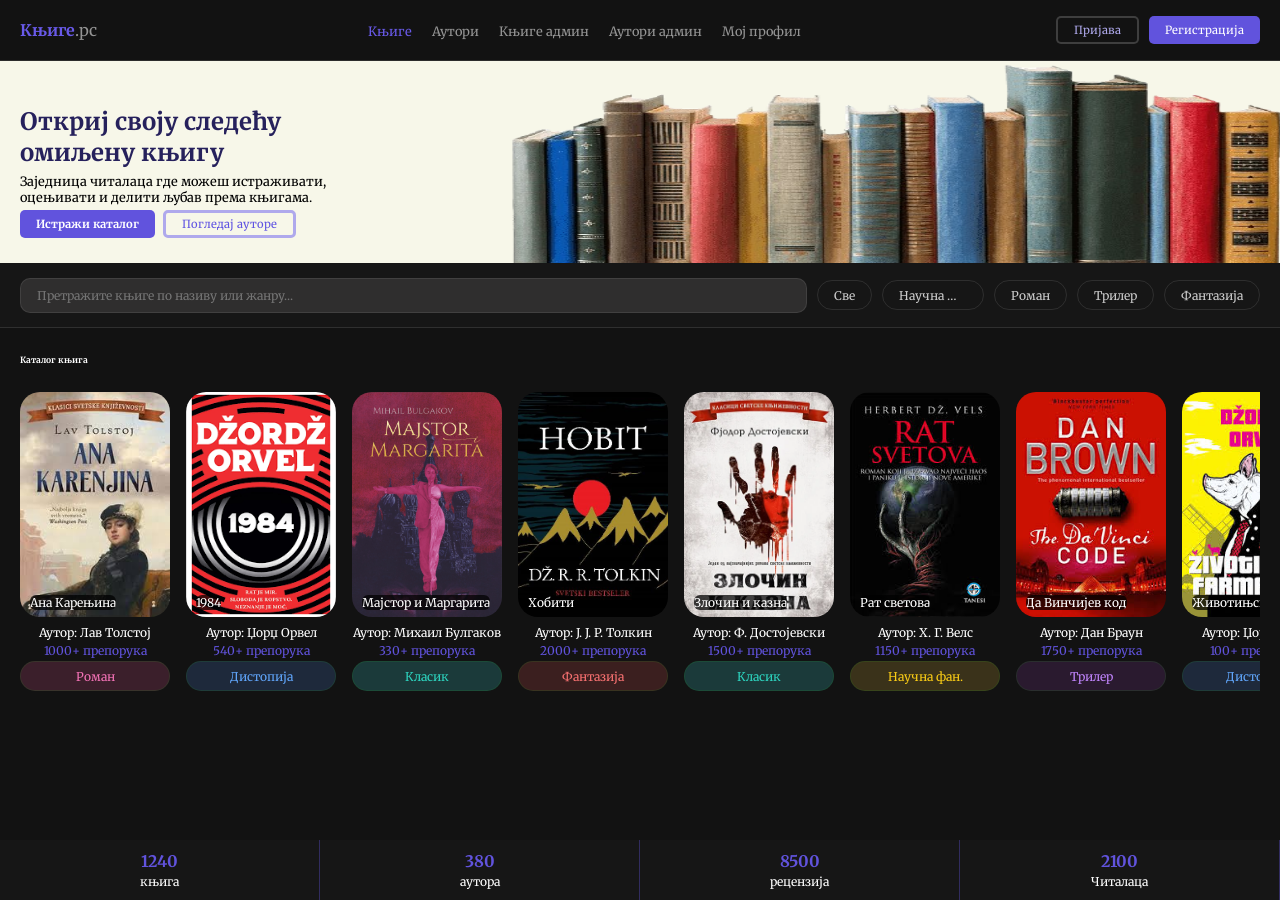
==== index.html @ 74533180 "delimicno uradjen index hamburger" ====
<!DOCTYPE html>
<html lang="en">
<head>
    <meta charset="UTF-8">
    <meta name="viewport" content="width=device-width, initial-scale=1.0">
    <title>Pocetna stranica</title>
    <!-- <link href="https://cdn.jsdelivr.net/npm/bootstrap@5.3.8/dist/css/bootstrap.min.css" rel="stylesheet" integrity="sha384-sRIl4kxILFvY47J16cr9ZwB07vP4J8+LH7qKQnuqkuIAvNWLzeN8tE5YBujZqJLB" crossorigin="anonymous">
    <link href="https://cdn.jsdelivr.net/npm/bootstrap@5.3.8/dist/css/bootstrap.min.css" rel="stylesheet" integrity="sha384-sRIl4kxILFvY47J16cr9ZwB07vP4J8+LH7qKQnuqkuIAvNWLzeN8tE5YBujZqJLB" crossorigin="anonymous"> -->
    <link rel="preconnect" href="https://fonts.googleapis.com">
    <link rel="preconnect" href="https://fonts.gstatic.com" crossorigin>
    <link href="https://fonts.googleapis.com/css2?family=Merriweather:ital,opsz,wght@0,18..144,300..900;1,18..144,300..900&display=swap" rel="stylesheet">
    <link rel="stylesheet" href="styles.css">
</head>
<body>
    <div class="wrapper">
        <header>
            <div class="header-left">
                <a href="index.html"><span class="brend">Књиге</span>.рс</a>
            </div>

            <button class="hamburger">
                <span></span>
                <span></span>
                <span></span>
            </button>

            <div class="header-center nav-menu">
                <ul>
                    <li><a href="#" class="active-hyperlink">Књиге</a></li>
                    <li><a href="autori.html">Аутори</a></li>
                    <li><a href="knjige-admin.html">Књиге админ</a></li>
                    <li><a href="admin_autori.html">Аутори админ</a></li>
                    <li><a href="profil.html">Мој профил</a></li>
                    <li class="nav-buttons">
                        <button class="button login">Пријава</button>
                        <button class="button register">Регистрација</button>
                    </li>
                </ul>
            </div>

            <div class="header-right">
                <button class="button login">Пријава</button>
                <button class="button register">Регистрација</button>
            </div>
        </header>

        <main class="main-index">
            <div class="hero-section" id="hs">
                <div class="landing">
                    <div class="landing-text">
                        <h2>Откриј своју следећу омиљену књигу</h2>
                        <p> Заједница читалаца где можеш истраживати, оцењивати и делити љубав према књигама.</p>
                        <div class="landing-buttons">
                            <button class="button katalog" onclick=animacija()>Истражи каталог</button>
                            <a class="button autori" href="autori.html">Погледај ауторе</a>
                        </div>
                    </div>

                    <div class="landing-image"></div>
                </div>
                    
                <div class="search-filters">
                    <input type="search" class="search-bar" placeholder="Претражите књиге по називу или жанру...">
                    <button class="filter-card">Све</button>
                    <button class="filter-card" id="sci-fi">Научна фан.</button>
                    <button class="filter-card">Роман</button>
                    <button class="filter-card">Трилер</button>
                    <button class="filter-card">Фантазија</button>
                    
                </div>
            </div>

            <div class="books" id="galerija-knjiga">
                <div class="books-header">
                    <h6>Каталог књига</h6>
                </div>

                <div class="books-content">
                    <!-- <a href="#">Prikazi sve &rarr;</a> -->
                    <div class="book-card">
                        <div class="book-cover">
                            <a href="pojedinacna.html"><img src="images/karenjina.jpg" alt="Ana Karenjina"></a>
                            <p class="book-card-naslov">Ана Карењина</p>
                        </div>

                        <div class="book-desc">
                            <p class="book-author">Аутор: Лав Толстој</p>
                            <p class="book-recom">1000+ препорука</p>
                            <button class="book-genre roman">Роман</button>
                        </div>
                        
                    </div>

                    <div class="book-card">
                        <div class="book-cover">
                            <img src="images/1984.png" alt="1984">
                            <p class="book-card-naslov">1984</p>
                        </div>

                        <div class="book-desc">
                            <p class="book-author">Аутор: Џорџ Орвел</p>
                            <p class="book-recom">540+ препорука</p>
                            <button class="book-genre distopija">Дистопија</button>
                        </div>
                    </div>

                    <div class="book-card">
                        <div class="book-cover">
                            <img src="images/majstor i margarita.png" alt="Majstor i Margarita">
                            <p class="book-card-naslov">Мајстор и Маргарита</p>
                        </div>

                        <div class="book-desc">
                            <p class="book-author">Аутор: Михаил Булгаков</p>
                            <p class="book-recom">330+ препорука</p>
                            <button class="book-genre klasik">Класик</button>
                        </div>
                    </div>

                    <div class="book-card">
                        <div class="book-cover">
                            <img src="images/hobiti.jpg" alt="Hobiti">
                            <p class="book-card-naslov">Хобити</p>
                        </div>

                        <div class="book-desc">
                            <p class="book-author">Аутор: Ј. Ј. Р. Толкин</p>
                            <p class="book-recom">2000+ препорука</p>
                            <button class="book-genre fantazija">Фантазија</button>
                        </div>
                    </div>

                     <div class="book-card">
                        <div class="book-cover">
                            <img src="images/zlocin i kazna.webp" alt="Zlocin i kazna">
                            <p class="book-card-naslov">Злочин и казна</p>
                        </div>

                        <div class="book-desc">
                            <p class="book-author">Аутор: Ф. Достојевски</p>
                            <p class="book-recom">1500+ препорука</p>
                            <button class="book-genre klasik">Класик</button>
                        </div>
                    </div>

                    <div class="book-card">
                        <div class="book-cover">
                            <img src="images/rat svetova.jpg" alt="Rat svetova">
                            <p class="book-card-naslov">Рат светова</p>
                        </div>

                        <div class="book-desc">
                            <p class="book-author">Аутор: Х. Г. Велс</p>
                            <p class="book-recom">1150+ препорука</p>
                            <button class="book-genre sci-fi">Научна фан.</button>
                        </div>
                    </div>

                    <div class="book-card">
                        <div class="book-cover">
                            <img src="images/da vincijev kod.jpg" alt="Da Vincijev kod">
                            <p class="book-card-naslov">Да Винчијев код</p>
                        </div>

                        <div class="book-desc">
                            <p class="book-author">Аутор: Дан Браун</p>
                            <p class="book-recom">1750+ препорука</p>
                            <button class="book-genre triler">Трилер</button>
                        </div>
                    </div>

                    <div class="book-card">
                        <div class="book-cover">
                            <img src="images/zivotinjska farma.jpg" alt="Zivotinjska farma">
                            <p class="book-card-naslov">Животињска фарма</p>
                        </div>

                        <div class="book-desc">
                            <p class="book-author">Аутор: Џорџ Орвел</p>
                            <p class="book-recom">100+ препорука</p>
                            <button class="book-genre distopija">Дистопија</button>
                        </div>
                    </div>

                    <div class="book-card">
                        <div class="book-cover">
                            <img src="images/prokleta avlija.jpg" alt="Prokleta avlija">
                            <p class="book-card-naslov">Проклета авлија</p>
                        </div>

                        <div class="book-desc">
                            <p class="book-author">Аутор: Иво Андрић</p>
                            <p class="book-recom">1000+ препорука</p>
                            <button class="book-genre klasik">Класик</button>
                        </div>
                    </div>

                    <div class="book-card">
                        <div class="book-cover">
                            <img src="images/metamorfoza.jpg" alt="Metamorfoza">
                            <p class="book-card-naslov">Метаморфоза</p>
                        </div>

                        <div class="book-desc">
                            <p class="book-author">Аутор: Франц Кафка</p>
                            <p class="book-recom">1000+ препорука</p>
                            <button class="book-genre novela">Новела</button>
                        </div>
                    </div>
                </div>
            </div>
        </main>

        <footer>
            
            <div class="footer-card">
                <p class="footer-stat">1240</p>
                <p class="footer-value">књига</p>
            </div>

            <div class="footer-card">
                <p class="footer-stat">380</p>
                <p class="footer-value">аутора</p>
            </div>

            <div class="footer-card">
                <p class="footer-stat">8500</p>
                <p class="footer-value">рецензија</p>
            </div>

            <div class="footer-card">
                <p class="footer-stat">2100</p>
                <p class="footer-value">Читалаца</p>
            </div>

        </footer>
    </div>

    <script>
        function animacija(){
            const knjige = document.getElementById("galerija-knjiga");
            knjige.classList.remove('animate');
            knjige.offsetWidth;
            knjige.classList.add('animate');

            document.getElementById("galerija-knjiga").scrollIntoView({behavior:"smooth"});
        }
    </script>

    <script>
        const hamburger = document.querySelector('.hamburger');
        const navMenu = document.querySelector('.nav-menu');

        hamburger.addEventListener('click', () => {
            navMenu.classList.toggle('open');
        });
    </script>
</body>
</html>
---- styles.css ----
/*DJOLE*/
*{
    box-sizing: border-box;
    margin: 0;
    padding: 0;
    font-family: "Merriweather", sans-serif;
}

.wrapper{
    display: flex;
    flex-direction: column;
    width: 100%;
    height: 100vh;
    min-height: 0;
    /*padding: 0 8px;*/ 
    background-color: #121212;
}

.admin-wrapper{
    height: 100vh;
}

p{
    padding: 0 !important;
    margin: 0 !important;
}



body{
    overflow: hidden;
    overflow-y: auto;
}

body::-webkit-scrollbar {
    width: 10px;
}

body::-webkit-scrollbar-track {
    background: #1f1f1f;
    border-radius: 999px;
}

body::-webkit-scrollbar-thumb {
    background: #5a4fd649;
    border-radius: 999px;
}

body::-webkit-scrollbar-thumb:hover {
    background: #7d6cff9e;
}

header{
    display: flex;
    flex-direction: row;
    justify-content: space-between;
    align-items: center;
    width: 100%;
    height: auto;
    min-height: 60px;
    padding: 16px 20px;
    background-color: #121212;
    position: sticky;
    top: 0;
    border-bottom: 1px solid #70707048;
    /*background-color: red;*/
}

header ul{
    list-style-type: none;
    margin: 0;
    padding: 0;
}

header ul li{
    display: inline-block;
    margin-left: 16px;
    font-size: 0.8em;
    
}

header a{
    text-decoration: none;
    color: #949494;
}

header a:hover{
    color: #988dff;
    cursor: pointer;
}

.active-hyperlink{
    color: #695ae9
}

.brend{
    font-weight: bold;
    color: #695ae9;
}


.header-right{
    display: flex;
    gap: 10px;
}

.button{
    height: 28px;
    font-size: 0.7em;
    padding: 6px 16px;
    border-radius: 5px;

    display: flex;
    justify-content: center;
    align-items: center;
}

.login{
    background-color: #121212;
    color: #AFA9EC;
    border-color: rgba(214, 214, 214, 0.222);
    border-style:solid;
}

.login:hover, #submit-dugme:hover, .pretraga-knjiga button:hover{
    background-color: rgb(40, 40, 40);
}

.register{
    background-color: #6153dd;
    color: white;
    border-style: none;
}

.odjava{
    color: #cc4444;
    background-color: transparent;
    border: 1px solid #cc444463; 
}

.odjava:hover{
    color: red !important;
}

.main-index{
    width: 100%;
    flex: 1;
    display: flex;
    flex-direction: column;
    
}

.main-pojedinacna{
    display: flex;
    flex-direction: column;
    flex: 1;
    padding: 5px 0;
    margin-bottom: 8px;
}

.main-profil{
    display: flex;
    flex-direction: column;
    /* background-color: orange; */
    flex: 1;
}

.main-profil-top{
    /* background-color: red; */
    height: 105px;
    display: flex;
    flex-direction: row;
    align-items: center;
    padding: 12px 20px;
    justify-content: space-between;
    gap: 10px;
    border-bottom: 1px solid #70707048;
    

    
}

.profil-info{
    /* background-color: orange; */
    width: 30%;
    display: flex;
    gap: 12px;
    align-items: center;
    color: white;
    
}

.profil-statistika{
    /* background-color: green; */
    flex: 1;
    display: flex;
    justify-content: flex-end;
    color: white;
    gap: 40px; 
    align-items: center;

}

.profil-ime-email{
    display: flex;
    flex-direction: column;
    gap: 1px;
   
}

.profil-ime{
    font-size: 1.3em;
}

.profil-email{
    font-size: 0.75em;
    color: rgb(174, 174, 174);
    max-width: 300px;
    overflow: hidden;
    text-overflow: ellipsis;
    white-space: nowrap;
}

.statistika-card{
    display: flex;
    flex-direction: column;
    gap: 1px;
    align-items: center;
}

.statistika-vrednost{
    color: white;
    font-size: 1em;
    font-weight: 700;
}

.statistika-ime{
    font-size: 0.75em;
    color: rgb(174, 174, 174);

}

.main-profil-top img{
    width: 80px;
    height: 80px;
    border: 2px solid blueviolet;
    border-radius: 50%;
}

.main-profil-bottom{
    /* background-color: orange; */
    flex: 1;
    padding-left: 20px;
    display: flex;
    border-bottom: 1px solid #70707048;
}

.main-profil-left{
    flex:1;
    /* background-color: greenyellow; */
    display: flex;
    flex-direction: column;
    padding: 0 8px;
    gap: 12px;
    padding-top: 12px;
    
    
    
}

.info-ime{
    color: rgb(174, 174, 174);
    font-size: 0.7em;

}

.info-vrednost{
    font-size: 0.75em;
    color: white;
}

.profil-header{
    font-size: 0.75em;
    color: rgb(174, 174, 174);
    border-bottom: 1px solid #70707048;
    padding-bottom: 4px !important;
    font-weight: 700;
}

.detaljne-info-row{
    display: flex;
    justify-content: space-between;
    padding: 5px 0px;
    padding-right: 4px;
    border-bottom: 1px solid #70707048;

}

.omiljeni-zanrovi-buttons{
    display: flex;
    gap: 6px;
    flex-wrap: wrap;
    padding: 6px 0;
}

.procitane-knjige{
    display: flex;
    justify-content: space-between;
    padding: 5px 0;
    padding-bottom: 0;
}

.godisnji-cilj-citanja-placeholder{
    display: flex;
    flex-direction: column;
    gap: 2px;
}

.godisnji-cilj-citanja-placeholder progress{
    width: 100%;
    height: 6px;
}

#progress-bar{
    border-radius: 8px;
    overflow: hidden;
}

#progress-bar::-webkit-progress-bar{
    background-color: rgb(174, 174, 174);

}

#progress-bar::-webkit-progress-value{
    background-color: #1e00ff9e;
    /* border-radius: 8px; */
}

.progress-feedback{
    color: rgb(122, 122, 122);
    font-size: 0.6em;
}

.nedavna-aktivnost-card{
    display: flex;
    justify-content: space-between;
    border-bottom: 1px solid #70707048;
    padding: 8px 0;

}

.aktivnost{
    display: flex;
    gap: 5px;
    align-items: center;
}

#aktivnost-card-poslednja{
    border-bottom: none;
}

.aktivnost-p{
    font-size: 0.75em;
    color: rgb(193, 193, 193);
    padding-top: 5px !important;
    
}

.ellipse-icon{
    vertical-align: middle;
    font-size: 0.7em;
    
}

.prva{
    color: #6153DD;
}

.druga{
    color: #2ECC71;
}

.treca{
    color: #F39C12;
}

.cetvrta{
    color: #E74C3C;
}

.datum{
    font-size: 0.7em;
    color: rgb(174, 174, 174);
    display: flex;
    align-items: center;
}

.main-profil-right{
    flex: 3;
    background-color: #1A1A2E;
    padding: 16px 35px;
    display: flex;
    flex-direction: column;
    gap: 16px;
}

.main-profil-right-header{
    /* background-color: orange; */
    display: flex;
    border-bottom: 1px solid #70707048;
    padding-top: 4px;
    color: #7B7B7E;

    font-size: 0.75em;

}

#moje-recenzije-div p, #moje-ocene-div p{
    cursor: pointer
}

#moje-recenzije-div{
    width: 50%;
    display: flex;
    justify-content:center;
    border-bottom: 1px solid #695ae9;
}

#moje-ocene-div{
    width: 50%;
    display: flex;
    justify-content:center;
}

.main-profil-right-content1{
    flex: 1;
    display: flex;
    flex-direction: column;
    gap: 8px;
    max-height: 550px;
    overflow: auto;
}

.main-profil-right-content1::-webkit-scrollbar {
    width: 10px;
}

.main-profil-right-content1::-webkit-scrollbar-track {
    background: #1f1f1f;
    border-radius: 999px;
}

.main-profil-right-content1::-webkit-scrollbar-thumb {
    background: #5a4fd649;
    border-radius: 999px;
}

.main-profil-right-content1::-webkit-scrollbar-thumb:hover {
    background: #7d6cff9e;
}

.recenzija-profil-kartica{
    display: flex;
    justify-content: space-between;
    background-color: #161625;
    border-radius: 8px;
    padding: 10px 12px;
    border: 1px solid #70707048;
}

.recenzija-profil-kartica-right{
    display: flex;
    flex-direction: column;
    gap: 3px;
}

.recenzija-knjiga-ime{
    font-size: 0.7em;
    color: white;
}

.recenzija-knjiga-sadrzaj{
    font-size: 0.7em;
    color: #7672B5;
    /* background-color: red; */
    overflow-y: hidden;
    width: 800px;
    max-height: 50px;
    
}

.recenzija-knjiga-rejting{
    font-size: 0.8em;
    color: #f5b301;
}

.recenzija-knjiga-hiperlink{
    font-size: 0.6em;
    text-decoration: none;
    color: #5F56BC;
}

.recenzije-knjiga-datum{
    font-size: 0.75em;
    color: #48484D;
}

.main-profil-right-content2{
    flex: 1;
    display: none;
    flex-direction: column;
    gap: 6px;
    max-height: 550px;
    overflow: auto;
}

.main-pojedinacna-content{
    height: 100%;
    padding: 0 16px;
    display: flex;
    gap: 16px;

}

.main-pojedinacna-header{
    display: flex;
    padding: 3px 16px;
}

.pojedinacna-hiperlink{
    font-size: 0.75em;
    text-decoration: none;
    color: #695ae9;
}

.main-pojedinacna-left{
    width: 80%;
    display: flex;
    flex-direction: column;
    gap: 12px;
    
}

.knjiga-prikaz{
    background-color: #1F1F1F;  
    flex: 0.65;
    padding: 16px 16px;
    color: white;
    border-radius: 8px;
    display: flex;
    gap: 12px;
}

.knjiga-slika{
    width: 100px;
    height: 100%;
    border-radius: 10px;
}

.knjiga-slika img{
    width: 100%;
    height: 100%;
    border-radius: 10px;
}

.knjiga-info{
    flex: 1;
    display: flex;
    flex-direction: column;
    gap: 10px;
}

.knjiga-info-top{
    flex: 1;
    padding: 0px 8px;
    padding-bottom: 8px;
    display: flex;
    flex-direction: column;
    align-items: flex-start;
    gap: 3px;
    border-bottom: 1px solid #70707048;
}

.knjiga-info-top p{
    margin: 0;
    padding: 0;
    font-size: 1em;
}


.knjiga-info-bottom{
    flex: 1;
    padding: 0 8px;
    display: flex;
    flex-direction: column;
}

.knjiga-atributi{
    height: 30px;
    display: flex;
    flex-direction: row;
    gap: 14px;
}

.atribut-card{
    display: flex;
    flex-direction: column;
    max-width: 250px;
    height: 30px;
}

.atribut-ime{
    font-size: 0.52em;
    margin: 0;
    color: #4f4e4e;

}

.atribut-vrednost{
    font-size: 0.62em;
    margin: 0;
    color: #ABABAB;
   
}


.knjiga-rejting{
    display: flex;
    justify-content: flex-start;
    align-items: center;
    gap: 5px;
}

.stars{
    color: #f5b301;
    font-size: 0.85em;
    text-align: center;
}

.score{
    font-size: 0.85em;
}

.broj-recenzija{
    font-size: 0.75em;
    color: #4f4e4e;
}

.knjiga-opis{
    background-color: #1F1F1F;
    height: auto;
    padding: 12px 16px;
    color: white;
    border-radius: 8px;
    display: flex;
    flex-direction: column;

}

.section-header{
    font-size: 0.75em;
    border-bottom: 1px solid #70707048;
    padding-bottom: 6px;
}

.section-header p{
    margin: 0;
    font-weight: 700;
}

.knjiga-opis-content{
    font-size:0.7em;
    flex: 1;
    padding-top: 10px;
}

.knjiga-opis-content p{
    margin: 0;
    font-size: 0.85em;
    color: #ABABAB; 
}

.recenzija{
    background-color: #1F1F1F;
    flex: 0.85;
    padding: 8px 16px;
    color: white;
    border-radius: 8px;
    display: flex;
    flex-direction: column;
    
}

.recenzija-forma{
    flex: 1;
    padding: 8px 0;
    display: flex;
    flex-direction: column;
}

form label{
    font-size: 0.7em;
}

form input, textarea{
    width: 100%;
    border-radius: 5px;
    height: 35px;
    background-color: #30302E;
    border-style: none;
    padding: 6px 8px;
    font-size: 0.75em;
    color: #dededc;
    border: 1px solid #70707048;
}

form textarea{
    min-height: 75px;
    resize: none;
}

.recenzija-forma input::placeholder, .recenzija-forma textarea::placeholder{
    color: hsl(60, 1%, 53%);
}

#submit-dugme{
    
    padding: 0;
    height: 30px;
    background-color: #1A1A1A;
    font-size: 0.7em;
    border-color: hsl(0, 0%, 44%);
}

form{
    display: flex;
    flex-direction: column;
    gap: 8px;
}

.ostavi-rejting{
    display: flex;
    justify-content: center;
    direction: rtl;
}

.for-rating:before{
    content: "\2606";
    font-size: 20px;
}

.for-rating:hover::before,
.for-rating:hover ~ .for-rating:before{
    content: "\2605";
    color: #f5b301;
    cursor: pointer;    
}

.lista-recenzija{
    background-color: #1F1F1F;
    flex: 1;
    height: 225px;
    padding: 8px 16px;
    color: white;
    border-radius: 8px;
    display: flex;
    flex-direction: column;
    overflow-y: auto;
    flex: 0 0 auto;
}

.main-pojedinacna-right{
    flex: 1;
    height: 500px;
    padding: 0 16px;
    color: white;
    border-radius: 8px;
    display: flex;
    flex-direction: column;
    gap: 15px;
}

.main-pojedinacna-right p{
    margin: 0;
    padding: 0;
}

.knjiga-info-dodatak{
    border-radius: 8px;
    background-color: #1F1F1F;
    padding: 8px 8px;
}

.knjiga-info-dodatak-card{
    display: flex;
    justify-content: space-between;
    padding: 4px 4px;
}


.slicne-knjige{
    flex: 1;
    border-radius: 8px;
    background-color: #1F1F1F;
    padding: 8px 8px;
    display: flex;
    flex-direction: column;
    
    
}

.slicne-knjige-card{
    display: flex;
    flex-direction: row;
    gap: 10px;
    padding: 6px 0;
    border-bottom: 1px solid #70707048;

}

.slicne-knjige-slika{
    width: 50%;
}

.slicne-knjige-slika img{
    width: 100px;
    
    border-radius: 8px;
}

.slicne-knjige-tekst{
    display: flex;
    width: 50%;
    flex-direction: column;
    gap: 6px;
    justify-content: center;
    align-items: center;
}


.recenzija-card{
    display: flex;
    flex-direction: row;
    gap: 2px;
    padding: 6px 0;
    border-bottom: 1px solid #70707048;
}

.recenzija-podaci{
    width: 80%;
}

.recenzija-datum{
    width: 20%;
    display: flex;
    justify-content: flex-end;
    align-items: center;
}

.recenzija-datum-tekst{
    font-size: 12px;
}

.recenzija-card p{
    padding: 0;
    margin: 0;
    font-size: 9px;
}

.recenzija-score{
    color: #f5b301;
}

.recenzija-sadrzaj{
    color: #ABABAB;
}

.lista-recenzija::-webkit-scrollbar {
    width: 10px;
}

.lista-recenzija::-webkit-scrollbar-track {
    background: #1f1f1f;
    border-radius: 999px;
}

.lista-recenzija::-webkit-scrollbar-thumb {
    background: #5a4fd649;
    border-radius: 999px;
}

.lista-recenzija::-webkit-scrollbar-thumb:hover {
    background: #7d6cff9e;
}

.hero-section{
    width: 100%;
    display:flex;
    flex-direction: column;
    justify-content: center;
    align-items: center;
    background-color: #121212;
    
}

.landing{
    width: 100%;
    background-color:#EEEDFE;
    background-color: rgb(247, 247, 233);
    display: flex;
    flex-direction:row;
}

.landing-text{
    width: 40%;
    display: flex;
    flex-direction: column;
    margin-top: 20px;
    gap: 5px;   
    padding: 25px 20px;

}

.landing-text h2{
    font-size: 1.5em;
    max-width: 300px;
    font-weight: bold;
    color: #26215C;
}

.landing-text p{
    font-size: 0.8em;
    max-width: 350px;
}

.landing-buttons{
    display: flex;
    gap: 8px;
}

.katalog{
    
    background-color: #6153dd;
    color: white;
    border-style: none;
    font-weight: bold;


}

.katalog:hover, .register:hover{
    background-color: #4b4396;
    cursor: pointer;
}

.autori{
    background-color: transparent;
    color: #5f53e2;
    border-color: #AFA9EC;
    border-style: solid;
    text-decoration: none;
}

.autori:hover{
    background-color:rgb(219, 219, 219);
    cursor: pointer;
}

.landing-image{
    flex: 1;
    width: 60%;
    background-image: url(images/knjige-horizontalno.png);
    background-repeat: no-repeat;
    background-position: -50px -25px;
    background-size: cover;
    background-size: 115% 130%;

}
    
.search-filters{
    width: 100%;
    min-height: 65px;
    background-color: #161616;
    display: flex;
    justify-content: space-between;
    gap: 10px;
    align-items: center;
    padding: 12px 20px;
    border-bottom: 1px solid #70707048;
}

.search-bar{
    width: 70%;
    border-radius: 5px;
    height: 35px;
    background-color: #2f2e2e;
    border-style: none;
    padding: 12px 16px;
    font-size: 0.75em;
    border-radius: 10px;
    color: white;
    border: 1px solid #70707048;
}

.filter-card{
   
    height: 30px;
    padding: 0 16px;
    border-radius: 999px;   
    font-size: 12px;
    border: 1px solid rgba(255,255,255,0.1);
    background: transparent;
    color: #ccc;
    cursor: pointer;
}

#sci-fi{
     overflow: hidden;
    text-overflow: ellipsis; 
    white-space: nowrap; 
}

.books{
    width: 100%;
    min-height: 400px;
    background-color: #121212;
    display: flex;
    flex-direction:column;
    padding: 12px 20px;
    overflow-x: auto;
    scroll-behavior: smooth;
    position: relative;
    

}

.books-content::-webkit-scrollbar {
    height: 8px;
}

.books-content::-webkit-scrollbar-track {
    background: #1f1f1f;
    border-radius: 999px;
}

.books-content::-webkit-scrollbar-thumb {
    background: #5a4fd649;
    border-radius: 999px;
}

.books-content::-webkit-scrollbar-thumb:hover {
    background: #7d6cff9e;
}

.books-header{
    display: flex;
    justify-content: space-between;
    align-items: center;
    font-size: 0.8em;
    height: 40px;
    color: white;
}

.books-header h6{
    margin: 0;
}

.books-content a{
    text-decoration: none;
    color: #6153dd;
    position: absolute;
    top: 25px;
    left: 100%;
    font-size: 0.85em;
    width: 100px;
    
}

.books-content{
    flex: 1;
    display: flex;
    padding: 12px 0px;
    gap: 16px;
    overflow: auto;
}

.book-card{
    display: flex;
    flex-direction: column;
    width: 150px;
    font-size: 12px;
    flex: 0 0 auto;
}



.animate{
    animation: backgroundColor 1.5s ease;
}

.book-card img:hover{
    animation: zoomAndGlow 1.25s ease forwards;

}

.book-cover{
    width: 150px;
    height: 225px;
    position: relative;
}

.book-cover img{
    width: 100%;
    height: 100%;
    object-fit:cover;
    border-radius: 20px;
    z-index: 10; 
}

.book-cover a{
    position: relative;
    inset: 0;
    display: block;
    width: 100%;
    height: 100%; 
    color: white;
}

.book-card-naslov{
    margin: 0;
    z-index: 100;
    color: white;
    position: absolute;
    top: 90%;
    left: 10px;
    background-color: rgba(0, 0, 0, 0.729);
    border-radius: 6px;
    padding: 0px 2px;
    max-width: 130px;
    overflow: hidden;
    text-overflow: ellipsis; 
    white-space: nowrap;   
}


.book-desc{
    margin-top: 8px;
    display: flex;
    flex-direction: column;
    gap: 3px;
    text-align: center;
    
}

.book-desc p{
    margin: 0;
}

.book-author{
    color: white;
    overflow: hidden;
    text-overflow: ellipsis; 
    white-space: nowrap;    
}

.book-recom{
    color: #6153DD;
}

.book-genre{
    height: 30px;
    padding: 0 16px;
    border-radius: 999px;   
    font-size: 12px;
    border: 1px solid rgba(40, 223, 46, 0.1);
    cursor: default !important;
}

.button-pojedinacna-info{
    height: 35px;
}

.roman{
    background: #3b1f2b;
    color: #f472b6;
}

.klasik{
    background: #1b3a3a;
    color: #2dd4bf;
}

.distopija{
    background: #1e293b;
    color: #60a5fa;
}

.fantazija{
    background: #3b1f1f;
    color: #f87171;
}

.sci-fi{
    background: #3a321a;
    color: #facc15;
}

.triler{
    background: #2a1a2f;
    color: #c084fc;
}

.novela{
    color: #C89B6D;
    background-color: #2F241A;
}

.bajka{
    color: #ff01ff;
    background-color: #3A1F2F;
}

.main-knjige-admin{
    display: flex;
    flex-direction: column;
    flex: 1;
    min-height: 0;
    padding-bottom: 8px;
    padding-top: 0;
    gap: 4px;

}

.main-knjige-admin-top{
    color: white;
  
    display: flex;
    flex-direction: column;
}

.admin-panel{
    display: flex;
    justify-content: space-between;
    background-color: #211C3F;
    font-size: 0.8em;
    font-weight: 700;
    padding: 8px 16px;
    border-bottom: 0.5px solid rgba(137, 43, 226, 0.559);
}

.role{
    height: 20px;
    padding: 0 16px;
    border-radius: 999px;   
    font-size: 12px;
    border: 1px solid rgba(40, 223, 46, 0.1);
    cursor: default !important;
    background-color: #2A2350;
    color: #A78BFA;
}

.pretraga-knjiga{
    padding: 12px 12px;
    /* background-color: red; */
    display: flex;
    gap: 8px;
    border-bottom: 1px solid #70707048;
}

.pretraga-knjiga button{
    height: 35px;
    width: 100px;
    padding: 2px 4px;
    font-size: 0.65em;
    border-radius: 5px;
    border: 1px solid hsla(0, 0%, 76%, 0.858);
}


.pretraga-knjiga input{
    flex: 1;
}

.main-knjige-admin-bottom{
    color: white;
    flex: 1;
    display: flex;
    min-height: 0;
    /* overflow: hidden; */
    gap: 8px;
}

.tabela-knjiga{
    width: 75%;
    display: flex;
    flex: 1;
    min-height: 0;
    overflow-y: auto;
    overflow-x: auto;
    flex-direction: column;
    gap: 8px;
    padding: 0px 16px;
    padding-bottom: 30px;
    /* background-color: red; */
    /* flex: 0 0 auto; */
    /* border: 1px solid #70707048; */
    
}

.tabela-knjiga::-webkit-scrollbar {
    width: 10px;
    height: 10px;
}

.tabela-knjiga::-webkit-scrollbar-track {
    background: #1f1f1f;
    border-radius: 999px;
}

.tabela-knjiga::-webkit-scrollbar-thumb {
    background: #5a4fd649;
    border-radius: 999px;
}

.tabela-knjiga::-webkit-scrollbar-thumb:hover {
    background: #7d6cff9e;
}

.tabela-header{
    padding: 6px 6px;
    font-size: 0.8em;
    display: flex;
    gap: 8px;
    border-bottom: 1px solid #70707048;
    background-color: #1A1A1A;
    position:sticky;
    top: 0;
    z-index: 5;
    min-width: 1100px;
}

.tabela-row div, .tabela-header div{
    display: flex;
    align-items: center;
    font-size: 0.85em;
    gap: 6px;
    flex-shrink: 0;
    white-space: nowrap;

}

.tabela-row:hover{
    background-color: rgb(28, 28, 28);
    cursor: pointer;
}

.tabela-row{
    padding: 6px 6px;
    font-size: 0.8em;
    display: flex;
    gap: 8px;
    border-bottom: 1px solid #70707048;
    min-width: 1100px;


}

.tabela-knjiga-slika{
    width: 40px;
    height: 40px;
    border-radius: 50%;
}


.tr-1{
    width: 14%;
    max-width: 150px; 
}

.tr-1 p, .tr-2 p{
    max-width: 70%;
    text-overflow: ellipsis;
    overflow: hidden;
    white-space: nowrap;
    /* background-color: red; */
}

.tr-8{
    display: flex;
    justify-content: space-around;
    margin-left: 10px;
}

.tr-2, .tr-3, .tr-4, .tr-5, .tr-6, .tr-7, .tr-8{
    width: 11%;
    
}

.tr-5 p{
    font-size: 1em;
}

.button-tabela{
    height: 25px;
}

.stars-tabela{
    font-size: 15px;
}

.tabela-rejting{
    font-size: 15px;
}

.action-buttons{
    background-color: transparent;
    padding: 0;
    margin: 0;
    border: none;
    color: white;
    display: flex;
    align-items: center;
}

admin-knjige-resetadmin-forma{
    padding: 6px 16px;
    padding-top: 0;
    /* background-color: orange; */
    width: 100%;
    display: flex;
    flex-direction: column;
}

.section-header-knjige-admin{
    display: flex;
    justify-content: center;
    font-size: 0.70em;
    padding: 6px;
    font-weight: 700;
}

.forma-placeholder{
    /* background-color: red; */
    flex: 1;
    display: flex;
    
}

.knjige-admin-forma form{
    padding: 8px;
    display: flex;
    flex-direction: column;
    gap: 2px;
    
}

.knjige-admin-forma form input, .knjige-admin-forma form select{
    height: 25px;
    background-color: #30302E;
    font-size: 0.75em;
}

.knjige-admin-forma form select{
    border-radius: 5px;
    background-color: #30302E;
    border: 1px solid #70707048;
    color: #D6D5D1;
}

.knjige-admin-forma form select option{
    color: #D6D5D1;
} 

.knjige-admin-forma form input::placeholder{
    color: #D6D5D1;
}

.knjige-admin-forma form textarea::placeholder{
    color: #D6D5D1;
}

.knjige-admin-forma form textarea::-webkit-scrollbar {
    width: 10px;
}

.knjige-admin-forma form textarea::-webkit-scrollbar-track {
    background: #1f1f1f;
    border-radius: 999px;
}

.knjige-admin-forma form textarea::-webkit-scrollbar-thumb {
    background: #5a4fd649;
    border-radius: 999px;
}

.knjige-admin-forma form textarea::-webkit-scrollbar-thumb:hover {
    background: #7d6cff9e;
    cursor: pointer;
}

.forma-naziv-autor{
    display: flex;
    gap: 6px;
}

.forma-datum-zanr{
    display: flex;
    gap: 6px;

}

.forma-datum, .forma-zanr{
    display: flex;
    flex-direction: column;
    width: 50%;
}

.knjige-admin-forma form label{
    font-size: 0.6em;
    color: #555555;
}

.forma-naziv, .forma-autor{
    display: flex;
    flex-direction:column;
    width: 50%;
    gap: 3px;
}

.forma-actions{
    margin-top: 5px;
    display: flex;
    justify-content: flex-end;
    align-items: flex-end;
    gap: 6px;
}

.forma-actions input{
    padding: 4px;
}

.admin-knjige-submit{
    width: 40%;
    background-color: #55489f !important;
}

.admin-knjige-reset{
    width: 20%;
}

.admin-knjige-reset:hover{
    background-color: #3f3f3c;
}

.admin-knjige-submit:hover{
    background-color: rgb(71, 59, 141) !important;
}

#slika{
    padding: 0;
}

#slika::file-selector-button{
    background-color: #55489f;
    color: white;
    border: none;
    height: 100%;
}

#slika::file-selector-button:hover{
    background-color: rgb(71, 59, 141);
    cursor: pointer;
}

#datum::-webkit-calendar-picker-indicator{
    filter: invert(1);
}



footer{
    width: 100%;
    min-height: 60px;
    background-color: #161616;
    display: flex;
    justify-content: space-between;
    
}

.footer-profil{
    padding: 4px 20px;
    display: flex;
    gap: 12px;
    margin-top: 12px;
}

.footer-card-profil{
    color: white;
    font-size: 0.75em;
    border-radius: 8px;
    border: 1px solid #5442e08e;
    padding: 10px 10px;
    display: flex;
    flex-direction: column;
    align-items: center;
    gap: 5px;
    flex: 1;

}

.footer-card-profil-stat{
    color: rgb(122, 122, 122);
}

.footer-card-profil-value{
    font-size: 1.5em;
}


.footer-card-profil-dodatak{
    color: rgb(174, 174, 174);
    font-size: 0.75em;

}

.footer-card{
    width: 25%;
    display: flex;
    flex-direction: column;
    justify-content: center;
    align-items: center;
    border-right: solid 1px #6153dd5d;
    gap: 3px;
}

.footer-card p{
    margin: 0;
}

.footer-stat{
    color: #6153dd;
    font-size: 1em;
    font-weight: 700;
}

.footer-value{
    color: white;
    font-size: 0.75em;
}

@keyframes backgroundColor{
    50% { background-color: #796cf058;}
    50% { background-color: #372a8a72;} 
}

@keyframes zoomAndGlow{
    50%{transform:scale(103%); box-shadow: 0px 0px 40px white;}
    100%{transform:scale(103%); box-shadow: 0px 0px 40px white;}
}


.hamburger {
    display: none;
    flex-direction: column;
    gap: 5px;
    background: transparent;
    border: none;
    cursor: pointer;
    padding: 4px;
}

.hamburger span {
    display: block;
    width: 24px;
    height: 2px;
    background-color: #ccc;
    border-radius: 2px;
}

.nav-buttons {
    display: none;
    }

@media (max-width: 600px) {



    .hamburger {
        display: flex;
    }

    .header-center {
        display: none;
        width: 100%;
        order: 4;
        background-color: #121212;
        /* position: relative;
        z-index: 999; */
    }

    .header-center.open {
        display: block;
    }

    .header-center ul {
        display: flex;
        flex-direction: column;
        gap: 0;
        padding: 8px 0;
        border-top: 1px solid #70707048;
    }

    

    .header-center ul li {
        display: block;
        margin-left: 0;
        font-size: 1em;
        padding: 10px 4px;
        border-bottom: 1px solid #70707048;
    }

    .header-center ul li:last-child {
        border-bottom: none;
    }

    .nav-buttons {
        display: flex !important;
        flex-direction: row !important;
        gap: 8px;
        padding: 12px 4px;
        border-bottom: none !important;
    }

    .nav-buttons .button {
        flex: 1;
        height: 36px;
        font-size: 0.8em;
    }

    .header-right {
        display: none;
    }

    header {
        flex-wrap: wrap;
        padding: 12px 16px;
        padding-bottom: 0;
        position: sticky;
        top: 0;
        z-index: 1000;
        background-color: #121212;
    }

    .header-left {
        flex: 1;
    }
}
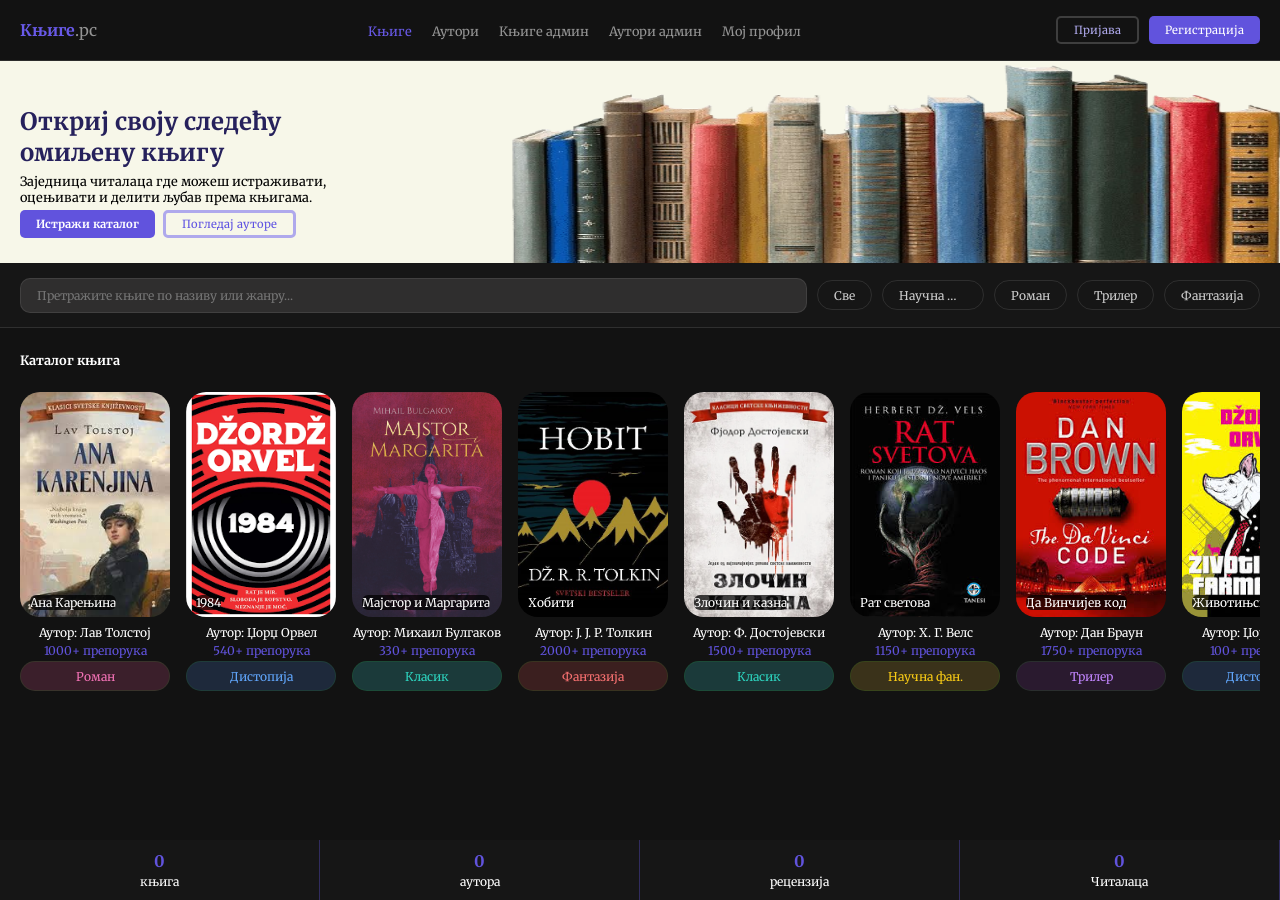
==== commit 9526a123: "dinamicki prikaz footera / dinamicki prikaz za skoro sve na pojedinacni_autori.html" ====
--- a/index.html
+++ b/index.html
@@ -255,5 +255,9 @@
             navMenu.classList.toggle('open');
         });
     </script>
+
+    <script src="/JS/ajax.js"></script>
+    <script src="/JS/footer.js"></script>
+
 </body>
 </html>
--- a/styles.css
+++ b/styles.css
@@ -10,14 +10,15 @@
     display: flex;
     flex-direction: column;
     width: 100%;
+    /* height: 100vh; */
+    min-height: 100vh;
+    /*padding: 0 8px;*/ 
+    background-color: #121212;
+}
+
+.admin-wrapper{
     height: 100vh;
     min-height: 0;
-    /*padding: 0 8px;*/ 
-    background-color: #121212;
-}
-
-.admin-wrapper{
-    height: 100vh;
 }
 
 p{
@@ -28,8 +29,9 @@
 
 
 body{
-    overflow: hidden;
+    /* overflow: hidden; */
     overflow-y: auto;
+    overflow-x: hidden;
 }
 
 body::-webkit-scrollbar {
@@ -56,7 +58,7 @@
     justify-content: space-between;
     align-items: center;
     width: 100%;
-    height: auto;
+        /* height: auto; */
     min-height: 60px;
     padding: 16px 20px;
     background-color: #121212;
@@ -147,19 +149,7 @@
     flex: 1;
     display: flex;
     flex-direction: column;
-    
-}
-
-.main-pojedinacna{
-    display: flex;
-    flex-direction: column;
-    flex: 1;
-    padding: 5px 0;
-    margin-bottom: 8px;
-}
-
-.main-profil{
-    display: flex;
+
     flex-direction: column;
     /* background-color: orange; */
     flex: 1;
@@ -175,6 +165,9 @@
     justify-content: space-between;
     gap: 10px;
     border-bottom: 1px solid #70707048;
+    flex: 1;
+    /* background-color: red; */
+    overflow: hidden;
     
 
     
@@ -433,7 +426,7 @@
 }
 
 .main-profil-right-content1{
-    flex: 1;
+    /* flex: 1; */
     display: flex;
     flex-direction: column;
     gap: 8px;
@@ -466,6 +459,7 @@
     border-radius: 8px;
     padding: 10px 12px;
     border: 1px solid #70707048;
+    flex: 1;
 }
 
 .recenzija-profil-kartica-right{
@@ -483,7 +477,7 @@
     font-size: 0.7em;
     color: #7672B5;
     /* background-color: red; */
-    overflow-y: hidden;
+    /* overflow-y: hidden; */
     width: 800px;
     max-height: 50px;
     
@@ -1005,7 +999,7 @@
 .filter-card{
    
     height: 30px;
-    padding: 0 16px;
+    padding: 0px 16px;
     border-radius: 999px;   
     font-size: 12px;
     border: 1px solid rgba(255,255,255,0.1);
@@ -1022,7 +1016,8 @@
 
 .books{
     width: 100%;
-    min-height: 400px;
+    height: 100%;
+    /* min-height: 400px; */
     background-color: #121212;
     display: flex;
     flex-direction:column;
@@ -1030,6 +1025,7 @@
     overflow-x: auto;
     scroll-behavior: smooth;
     position: relative;
+    flex: 1;
     
 
 }
@@ -1063,6 +1059,7 @@
 
 .books-header h6{
     margin: 0;
+    font-size: 1em;
 }
 
 .books-content a{
@@ -1078,6 +1075,7 @@
 
 .books-content{
     flex: 1;
+    height: 100%;
     display: flex;
     padding: 12px 0px;
     gap: 16px;
@@ -1584,7 +1582,6 @@
     background-color: #161616;
     display: flex;
     justify-content: space-between;
-    
 }
 
 .footer-profil{
@@ -1681,9 +1678,16 @@
     display: none;
     }
 
+.aktivnost-komentari{
+    background-color: transparent;
+    color: #695ae9;
+    border: none;
+    display: none;
+    width: 100px;
+    font-size: 0.75em;
+}
+
 @media (max-width: 600px) {
-
-
 
     .hamburger {
         display: flex;
@@ -1710,7 +1714,6 @@
         border-top: 1px solid #70707048;
     }
 
-    
 
     .header-center ul li {
         display: block;
@@ -1745,7 +1748,6 @@
     header {
         flex-wrap: wrap;
         padding: 12px 16px;
-        padding-bottom: 0;
         position: sticky;
         top: 0;
         z-index: 1000;
@@ -1755,4 +1757,174 @@
     .header-left {
         flex: 1;
     }
+
+    .landing{
+        justify-content: center;    
+    }
+
+    .landing-image{
+        /* display: none; */
+        width: 45%;
+        background-position: -25px 0px;
+        background-size: 280% 115%;
+        /* background-color: red; */
+    }
+
+    .landing-text{
+        width: 55%;
+        justify-content: center;
+
+    }
+
+    .button.katalog, .button.autori{
+        font-size: .5em;
+    }
+
+    .button.katalog, .button.autori{
+        font-size: 0
+    }
+
+    .button.katalog::after{
+        content: "Књиге";
+        font-size: 10px;
+    }
+
+    .button.autori::after{
+        content: "Аутори";
+        font-size: 10px;
+    }
+
+    .search-filters{
+        flex-wrap: wrap;
+        gap: 10px;
+    }
+
+    .search-bar{
+        width: 100%;
+    }
+
+    .filter-card{
+        width: 17%;
+        font-size: 0.65em;
+        padding: 5px 3px;
+        overflow: hidden;
+        text-overflow: ellipsis;
+        white-space: wrap;
+    }
+    
+    .books-content{
+        /* background-color: red; */
+        padding: 0px;
+    }
+
+
+    .book-card img:hover{
+        animation:none;
+    }
+
+    .books-header h6{
+        font-size: 1.25em;
+    }
+
+    .main-pojedinacna-right{
+        display: none;
+    }
+
+    .main-pojedinacna-left{
+        width: 100%;
+    }
+
+    .knjiga-rejting{
+        padding-top: 10px;
+        
+    }
+
+    .main-profil-bottom{
+        /* flex-shrink: 0; */
+        white-space: nowrap;
+        overflow-x: auto;
+    }
+
+    .main-profil-left{
+        display: none;
+    }
+
+    .main-profil-right{
+        flex: 1;
+        padding: 0;
+    }
+
+    .footer-profil{
+        display: none;
+    }
+
+    .recenzija-knjiga-sadrzaj{
+        max-width: 300px;
+        overflow: hidden;
+        text-overflow: ellipsis;
+        white-space: nowrap;
+    }
+    
+    .main-profil-bottom{
+        padding-left: 0px;
+        height: 100%;
+    }
+
+    .profil-statistika{
+        display: none;
+    }
+
+    .profil-ime{
+        font-size: 0.85em;
+    }
+
+    .profil-email{
+        font-size: 0.75em;
+        /* background-color: red; */
+    }
+
+    .profil-info img{
+        width: 60px;
+        height: 60px;
+    }
+
+    .aktivnost-komentari{
+        display: block;
+        
+    }
+    
+}
+
+@media (max-width: 1024px){
+    .recenzija-knjiga-sadrzaj{
+        max-width: 300px;
+        overflow: hidden;
+        text-overflow: ellipsis;
+        white-space: nowrap;
+    }
+
+    .main-profil-left{
+        display: none;
+    }
+
+    .main-profil-bottom{
+        padding: 0;
+    }
+
+    .profil-statistika{
+        gap: 6px;
+    }
+
+    .statistika-vrednost{
+        font-size: 0.75em;
+    }
+
+    .statistika-ime{
+        font-size: 0.5em;
+    }
+
+    .aktivnost-komentari{
+        display: block;
+    }
+   
 }
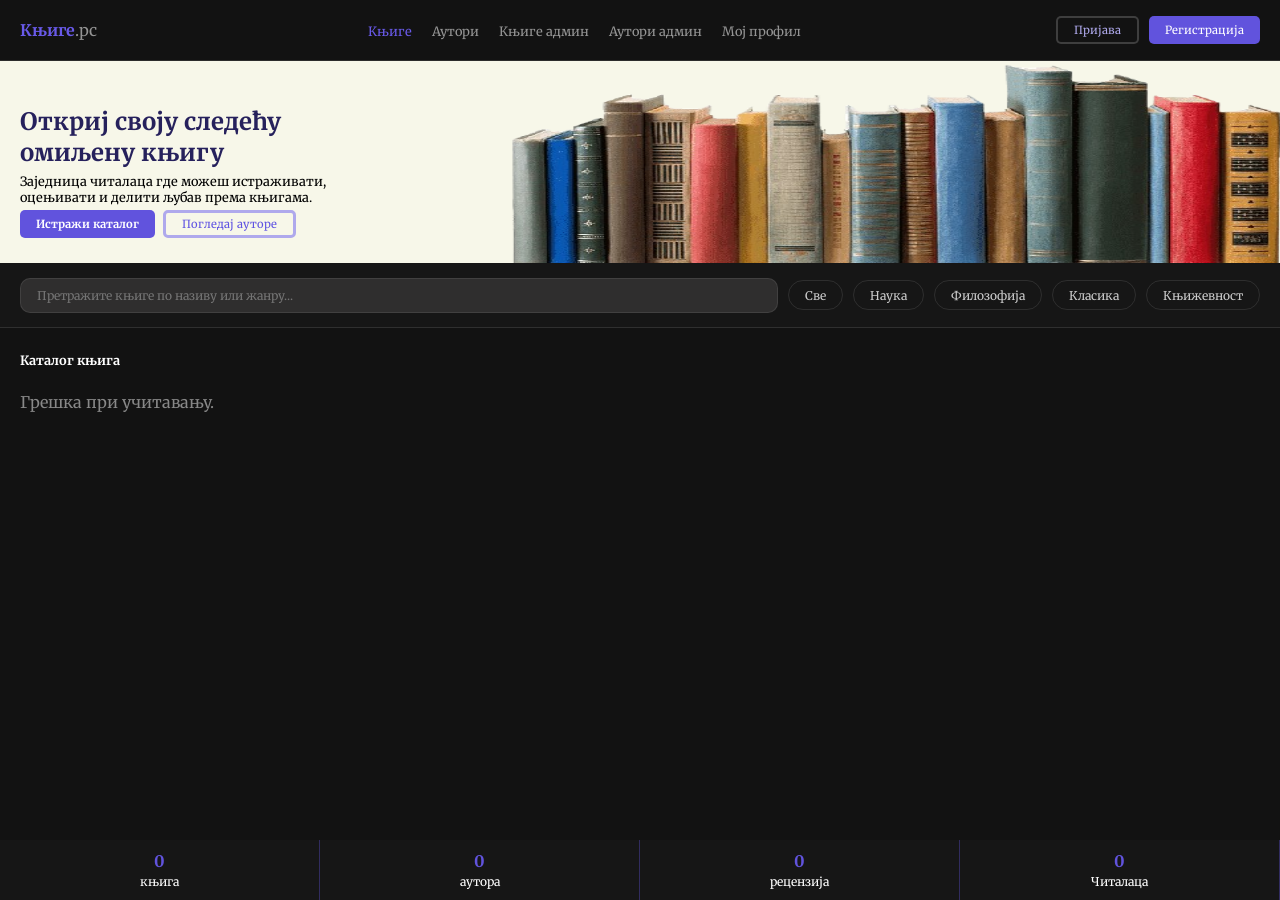
==== commit d31328b7: "Nemam pojma" ====
--- a/index.html
+++ b/index.html
@@ -62,11 +62,10 @@
                 <div class="search-filters">
                     <input type="search" class="search-bar" placeholder="Претражите књиге по називу или жанру...">
                     <button class="filter-card">Све</button>
-                    <button class="filter-card" id="sci-fi">Научна фан.</button>
-                    <button class="filter-card">Роман</button>
-                    <button class="filter-card">Трилер</button>
-                    <button class="filter-card">Фантазија</button>
-                    
+                    <button class="filter-card" id="sci-fi">Наука</button>
+                    <button class="filter-card">Филозофија</button>
+                    <button class="filter-card">Класика</button>
+                    <button class="filter-card">Књижевност</button>                    
                 </div>
             </div>
 
@@ -256,8 +255,9 @@
         });
     </script>
 
-    <script src="/JS/ajax.js"></script>
-    <script src="/JS/footer.js"></script>
+    <script src="JS/ajax.js"></script>
+    <script src="JS/footer.js"></script>
+    <script src="JS/knjige.js"></script>
 
 </body>
 </html>
--- a/styles.css
+++ b/styles.css
@@ -15,6 +15,7 @@
     /*padding: 0 8px;*/ 
     background-color: #121212;
 }
+
 
 .admin-wrapper{
     height: 100vh;
@@ -92,7 +93,7 @@
 }
 
 .active-hyperlink{
-    color: #695ae9
+    color: #695ae9 !important;
 }
 
 .brend{
@@ -117,7 +118,7 @@
     align-items: center;
 }
 
-.login{
+.login, .sign-up-reset{
     background-color: #121212;
     color: #AFA9EC;
     border-color: rgba(214, 214, 214, 0.222);
@@ -1008,11 +1009,11 @@
     cursor: pointer;
 }
 
-#sci-fi{
+/* #sci-fi{
      overflow: hidden;
     text-overflow: ellipsis; 
     white-space: nowrap; 
-}
+} */
 
 .books{
     width: 100%;
@@ -1645,6 +1646,150 @@
     font-size: 0.75em;
 }
 
+.login-main{
+    display: flex;
+    /* background-color: red; */
+    flex: 1;
+}
+
+.login-main-left{
+    display: flex;
+    flex: 5;
+    padding: 8px;
+    padding-right: 8px;
+    padding-left: 8px;
+    background-color: #1A1A2E;
+}
+
+.login-main-right{
+    display: flex;
+    flex: 11;
+    /* border-left: 1px solid hsla(0, 0%, 100%, 0.523); */
+    /* background-color: yellow; */
+    color: white;
+    flex-direction: column;
+    gap: 8px;
+    position: relative; 
+}
+
+.login-slika{
+    background-image: url(images/login-slika3.avif);
+    background-repeat: no-repeat;
+    background-size: cover;
+    z-index: 0;
+    width: 100%;
+    height: 100%;
+    filter: blur(2px);
+}
+
+.login-tekst{
+    display: flex;
+    flex-direction: column;
+    gap: 6px;
+    flex: 1;
+    z-index: 100;
+    position: absolute;
+    justify-content: center;
+    align-items: center;
+    top: 50%;
+    left: 50%;
+    transform: translate(-50%, -50%);
+}
+
+.login-tekst h1{
+    white-space: nowrap;
+}
+
+
+.login-container{
+    /* background-color: #4B4396; */
+    border: 1px solid #4B4396;
+    display: flex;
+    flex-direction: column;
+    margin: 0 auto;
+    flex: 1;
+    padding: 24px;
+    border-radius: 20px;
+    gap: 12px;
+    background-color: #121212;
+}
+
+.login-container h3{
+    color: white;
+}
+
+.login-container-header{
+    display: flex;
+    flex-direction: row;
+    justify-content: space-between;
+    align-items: center;
+}
+
+.login-hiperlink{
+    text-decoration: none;
+    color: #4B4396;
+}
+
+.registracija-prijava{
+    display: flex;
+    gap: 8px;
+}
+
+.registracija-prijava h3:hover{
+    cursor: pointer;
+}
+
+.registracija-prijava p{
+    color: white;
+    font-size: 1.25em;
+}
+
+#sign-up-forma, #login-forma{
+    flex: 1;
+    display: flex;
+    gap: 16px;
+    align-items: stretch;
+    justify-content: center;
+}
+
+#login-forma{
+    display: none;
+}
+
+#sign-up-forma input, #login-forma input{
+    /* margin-bottom: 12px; */
+    /* background-color: #4B4396; */
+    border-radius: 12px;
+}
+
+#datum-rodjenja::placeholder{
+    background-color: red;
+    color: red;
+}
+
+#sign-up-forma label, #login-forma label{
+    color: white;
+}
+
+#sign-up-forma input::placeholder, #login-forma input::placeholder{
+    color: rgba(255, 255, 255, 0.601);
+}
+
+.sign-up-form-buttons{
+    display: flex;
+    gap: 15px;
+}
+
+.sign-up-submit{
+    background-color: #4B4396;
+    margin: 0px !important;  
+}
+
+/* .login-reset{
+    background-color: rgb(155, 14, 14);
+    margin: 0px !important;
+} */
+
 @keyframes backgroundColor{
     50% { background-color: #796cf058;}
     50% { background-color: #372a8a72;} 
@@ -1687,7 +1832,7 @@
     font-size: 0.75em;
 }
 
-@media (max-width: 600px) {
+@media (max-width: 850px) {
 
     .hamburger {
         display: flex;
@@ -1875,7 +2020,7 @@
     }
 
     .profil-ime{
-        font-size: 0.85em;
+        font-size: 0.8em;
     }
 
     .profil-email{
@@ -1891,6 +2036,14 @@
     .aktivnost-komentari{
         display: block;
         
+    }
+
+    .login-main-right{
+        display: none;
+    }
+
+    .login-main-left{
+        flex: 1;
     }
     
 }
@@ -1926,5 +2079,41 @@
     .aktivnost-komentari{
         display: block;
     }
+
+    .atribut-vrednost{
+        font-size: 0.55em;
+    }
+
+    .atribut-ime{
+        font-size: 0.45em;
+    }
+
+    .broj-recenzija{
+        font-size: 0.68em
+    }
+
+    .slicne-knjige-slika{
+        width: 60%;
+    }
+
+    .slicne-knjige-tekst{
+        width: 40%;
+    }
+
+    .login-main-right{
+        flex: 1;
+    }
+
+    .login-main-left{
+        flex: 1;
+    }
+
+    .login-tekst h1{
+        font-size: 1.5em;
+    }
+
+    .login-tekst p{
+        font-size: 1em;
+    }
    
 }
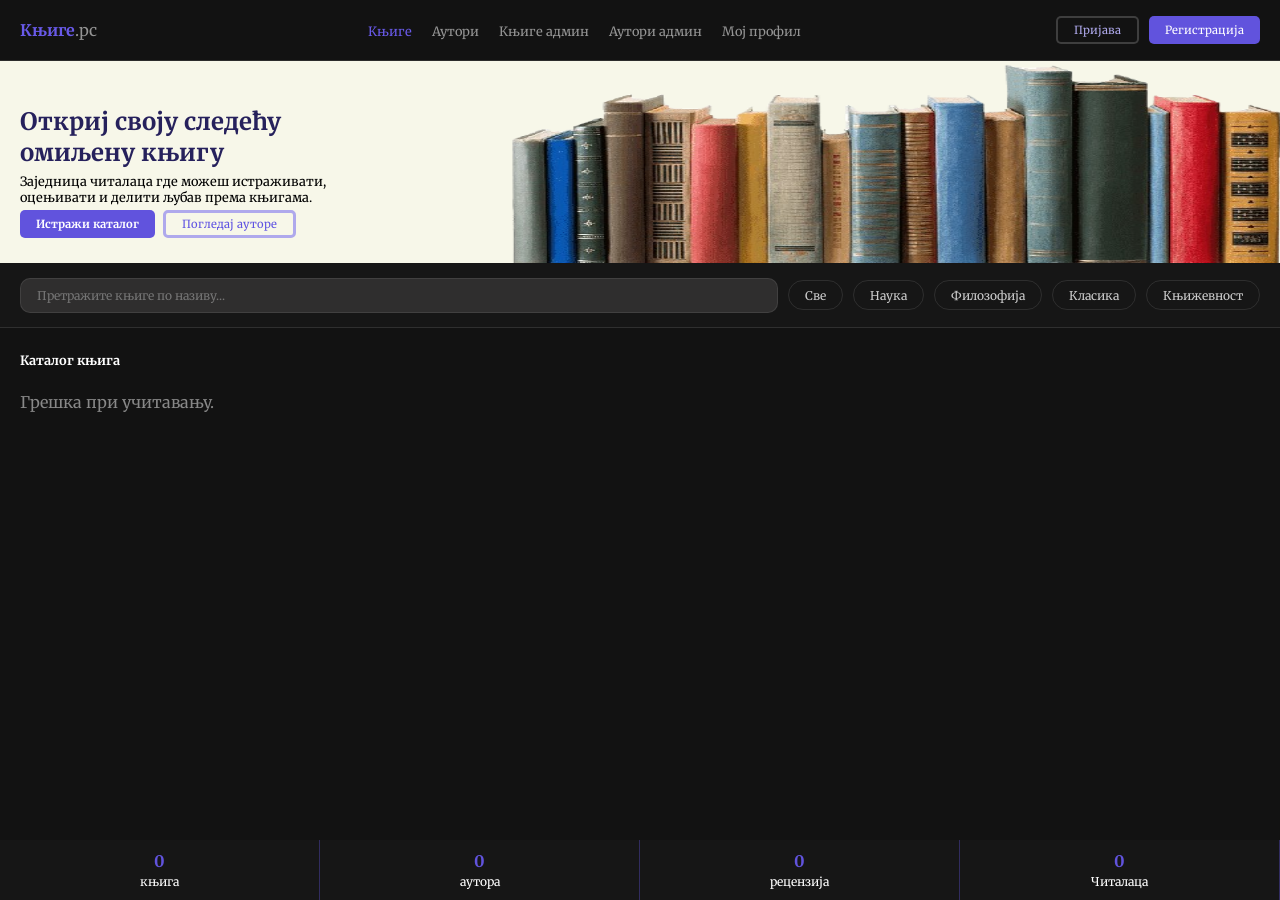
==== commit 967a8df3: "knjige.js gotovo" ====
--- a/index.html
+++ b/index.html
@@ -60,7 +60,7 @@
                 </div>
                     
                 <div class="search-filters">
-                    <input type="search" class="search-bar" placeholder="Претражите књиге по називу или жанру...">
+                    <input type="search" class="search-bar" placeholder="Претражите књиге по називу...">
                     <button class="filter-card">Све</button>
                     <button class="filter-card" id="sci-fi">Наука</button>
                     <button class="filter-card">Филозофија</button>
@@ -76,7 +76,7 @@
 
                 <div class="books-content">
                     <!-- <a href="#">Prikazi sve &rarr;</a> -->
-                    <div class="book-card">
+                    <!-- <div class="book-card">
                         <div class="book-cover">
                             <a href="pojedinacna.html"><img src="images/karenjina.jpg" alt="Ana Karenjina"></a>
                             <p class="book-card-naslov">Ана Карењина</p>
@@ -205,7 +205,7 @@
                             <p class="book-recom">1000+ препорука</p>
                             <button class="book-genre novela">Новела</button>
                         </div>
-                    </div>
+                    </div> -->
                 </div>
             </div>
         </main>
--- a/styles.css
+++ b/styles.css
@@ -1219,6 +1219,56 @@
     background-color: #3A1F2F;
 }
 
+.nauka{
+    background: #102c3c;
+    color: #22d3ee;
+}
+
+.biografija{
+    background: #2f2f2f;
+    color: #e5e7eb;
+}
+
+.biznis{
+    background: #2f1b12;
+    color: #fb7185;
+}
+
+.filozofija{
+    background: #33291b;
+    color: #eab308;
+}
+
+.istorija{
+    background: #3a2315;
+    color: #fb923c;
+}
+
+.tehnologija{
+    background: #0f172a;
+    color: #a78bfa;
+}
+
+.psihologija{
+    background: #1f2a44;
+    color: #93c5fd;
+}
+
+.knjizevnost{
+    background: #3a1818;
+    color: #fca5a5;
+}
+
+.poezija{
+    background: #2e1637;
+    color: #f0abfc;
+}
+
+.naucna-fantastika{
+    background: #20153a;
+    color: #818cf8;
+}
+
 .main-knjige-admin{
     display: flex;
     flex-direction: column;
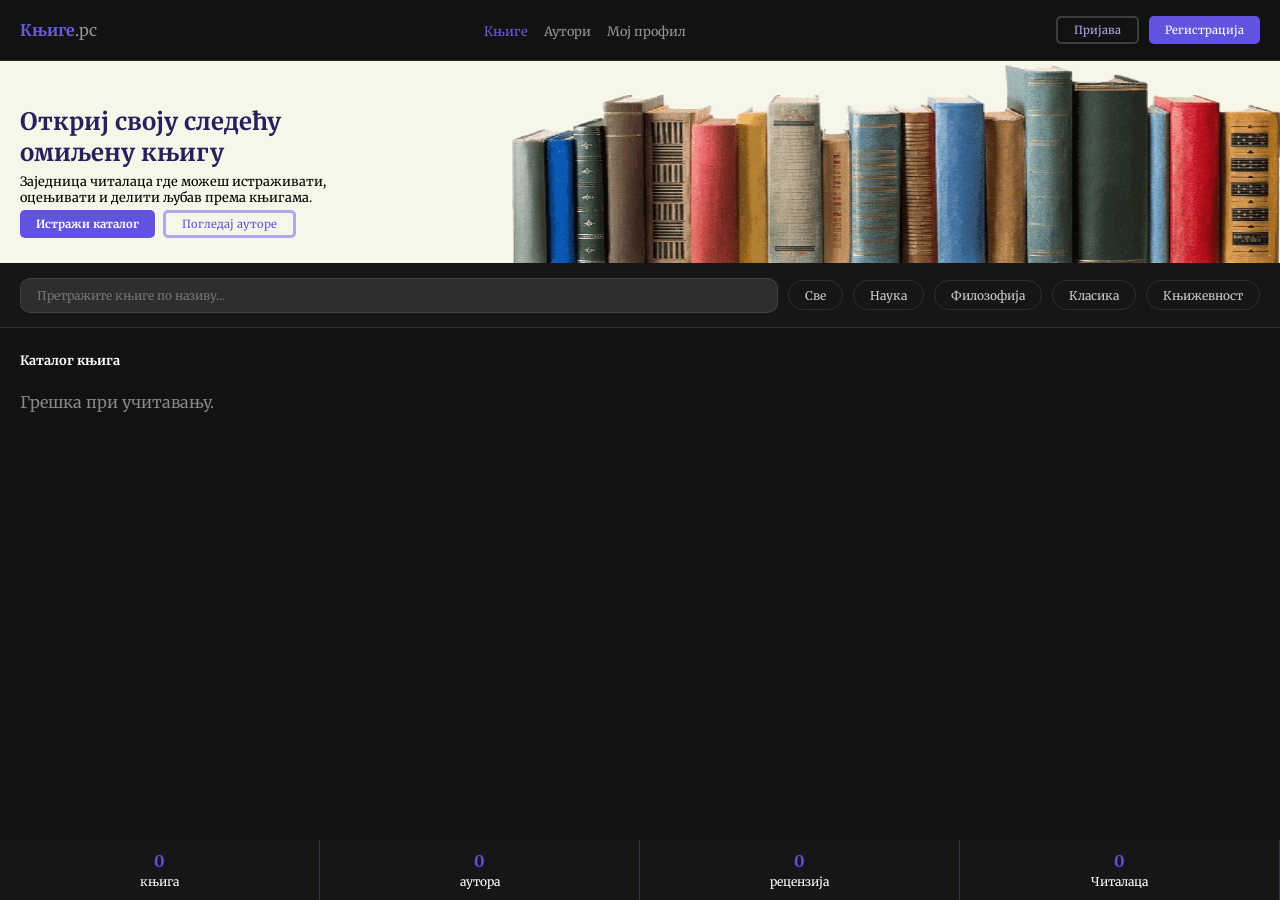
==== commit 4927f5b6: "knjige nav.js" ====
--- a/index.html
+++ b/index.html
@@ -258,6 +258,7 @@
     <script src="JS/ajax.js"></script>
     <script src="JS/footer.js"></script>
     <script src="JS/knjige.js"></script>
+    <script src="JS/nav.js"></script>
 
 </body>
 </html>
--- a/styles.css
+++ b/styles.css
@@ -96,6 +96,10 @@
     color: #695ae9 !important;
 }
 
+.active-page{
+    color: #695ae9;
+} 
+
 .brend{
     font-weight: bold;
     color: #695ae9;
@@ -829,7 +833,7 @@
     flex-direction: column;
     gap: 6px;
     justify-content: center;
-    align-items: center;
+    align-items: flex-start;
 }
 
 
@@ -1230,8 +1234,8 @@
 }
 
 .biznis{
-    background: #2f1b12;
-    color: #fb7185;
+    background: #3a1414;
+    color: #f87171;
 }
 
 .filozofija{
@@ -1437,11 +1441,27 @@
 .tr-8{
     display: flex;
     justify-content: space-around;
+    flex: 1;
     margin-left: 10px;
 }
 
 .tr-2, .tr-3, .tr-4, .tr-5, .tr-6, .tr-7, .tr-8{
     width: 11%;
+    
+}
+
+.tr-3{
+   margin-right: 3px;
+}
+
+.tr-3 button{
+    overflow: hidden;
+    text-overflow: ellipsis;
+    white-space: nowrap;
+}
+
+.tr-4{
+    display: flex;
     
 }
 
@@ -1835,6 +1855,10 @@
     margin: 0px !important;  
 }
 
+.knjiga-slika::empty{
+    display: none;
+}
+
 /* .login-reset{
     background-color: rgb(155, 14, 14);
     margin: 0px !important;
@@ -1882,6 +1906,10 @@
     font-size: 0.75em;
 }
 
+.hamburger-odjava {
+    display: none;
+}
+
 @media (max-width: 850px) {
 
     .hamburger {
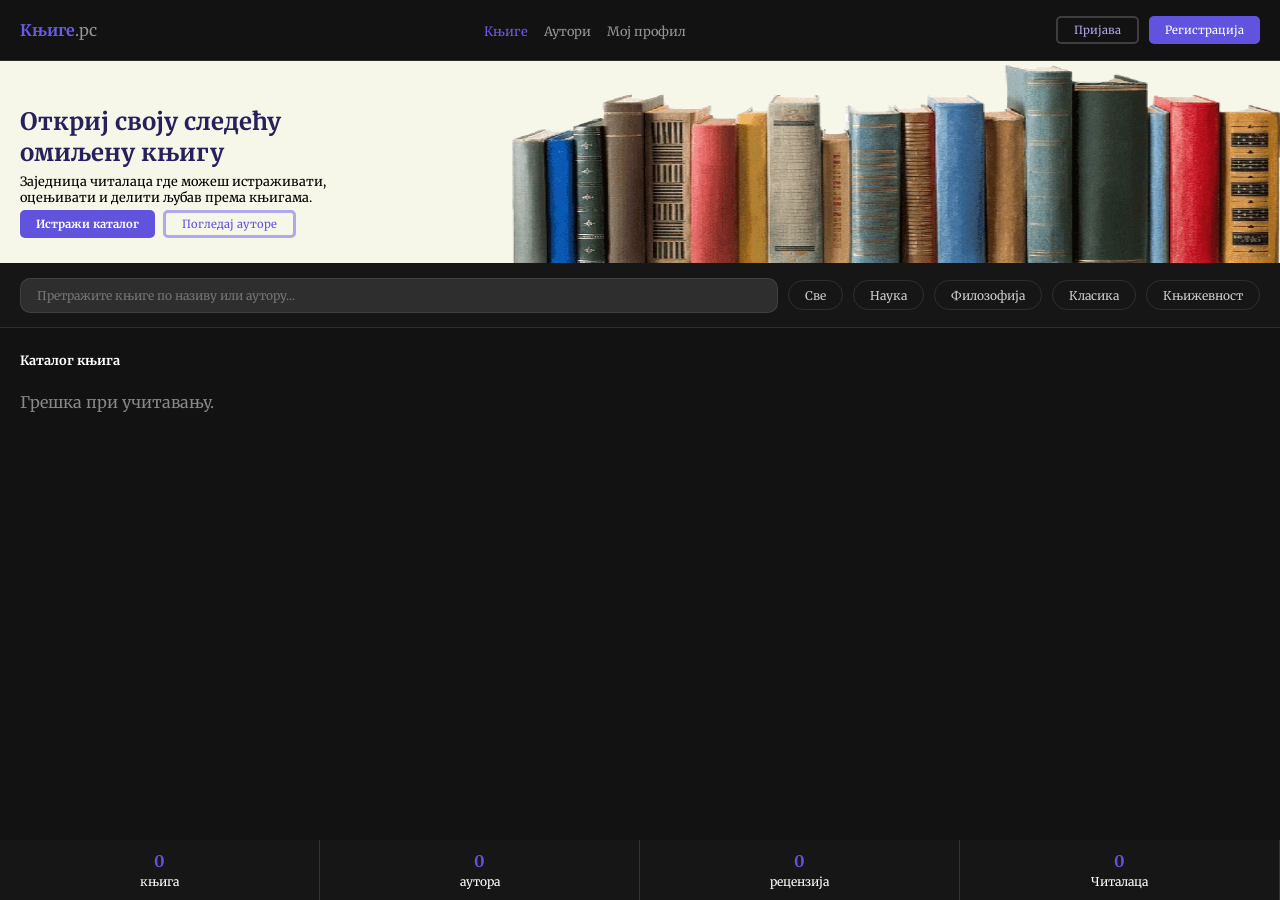
==== commit 1ac7c94d: "RegExi i ucitavanje recenzija i ocena za profil" ====
--- a/index.html
+++ b/index.html
@@ -26,21 +26,21 @@
 
             <div class="header-center nav-menu">
                 <ul>
-                    <li><a href="#" class="active-hyperlink">Књиге</a></li>
-                    <li><a href="autori.html">Аутори</a></li>
-                    <li><a href="knjige-admin.html">Књиге админ</a></li>
-                    <li><a href="admin_autori.html">Аутори админ</a></li>
-                    <li><a href="profil.html">Мој профил</a></li>
+                     <!-- <li><a href="index.html" class="inactive-page">Књиге</a></li>
+                    <li><a href="#" class="active-page">Аутори</a></li>
+                    <li><a href="knjige-admin.html" class="inactive-page">Књиге админ</a></li>
+                    <li><a href="admin_autori.html" class="inactive-page">Аутори админ</a></li>
+                    <li><a href="profil.html" class="inactive-page">Мој профил</a></li>
                     <li class="nav-buttons">
                         <button class="button login">Пријава</button>
                         <button class="button register">Регистрација</button>
-                    </li>
+                    </li> -->
                 </ul>
             </div>
 
             <div class="header-right">
-                <button class="button login">Пријава</button>
-                <button class="button register">Регистрација</button>
+                <!-- <button class="button login">Пријава</button>
+                <button class="button register">Регистрација</button> -->
             </div>
         </header>
 
@@ -60,7 +60,7 @@
                 </div>
                     
                 <div class="search-filters">
-                    <input type="search" class="search-bar" placeholder="Претражите књиге по називу...">
+                    <input type="search" class="search-bar" placeholder="Претражите књиге по називу или аутору...">
                     <button class="filter-card">Све</button>
                     <button class="filter-card" id="sci-fi">Наука</button>
                     <button class="filter-card">Филозофија</button>
--- a/styles.css
+++ b/styles.css
@@ -496,7 +496,8 @@
 .recenzija-knjiga-hiperlink{
     font-size: 0.6em;
     text-decoration: none;
-    color: #5F56BC;
+    color: #887dff;
+    font-weight: bold;
 }
 
 .recenzije-knjiga-datum{
